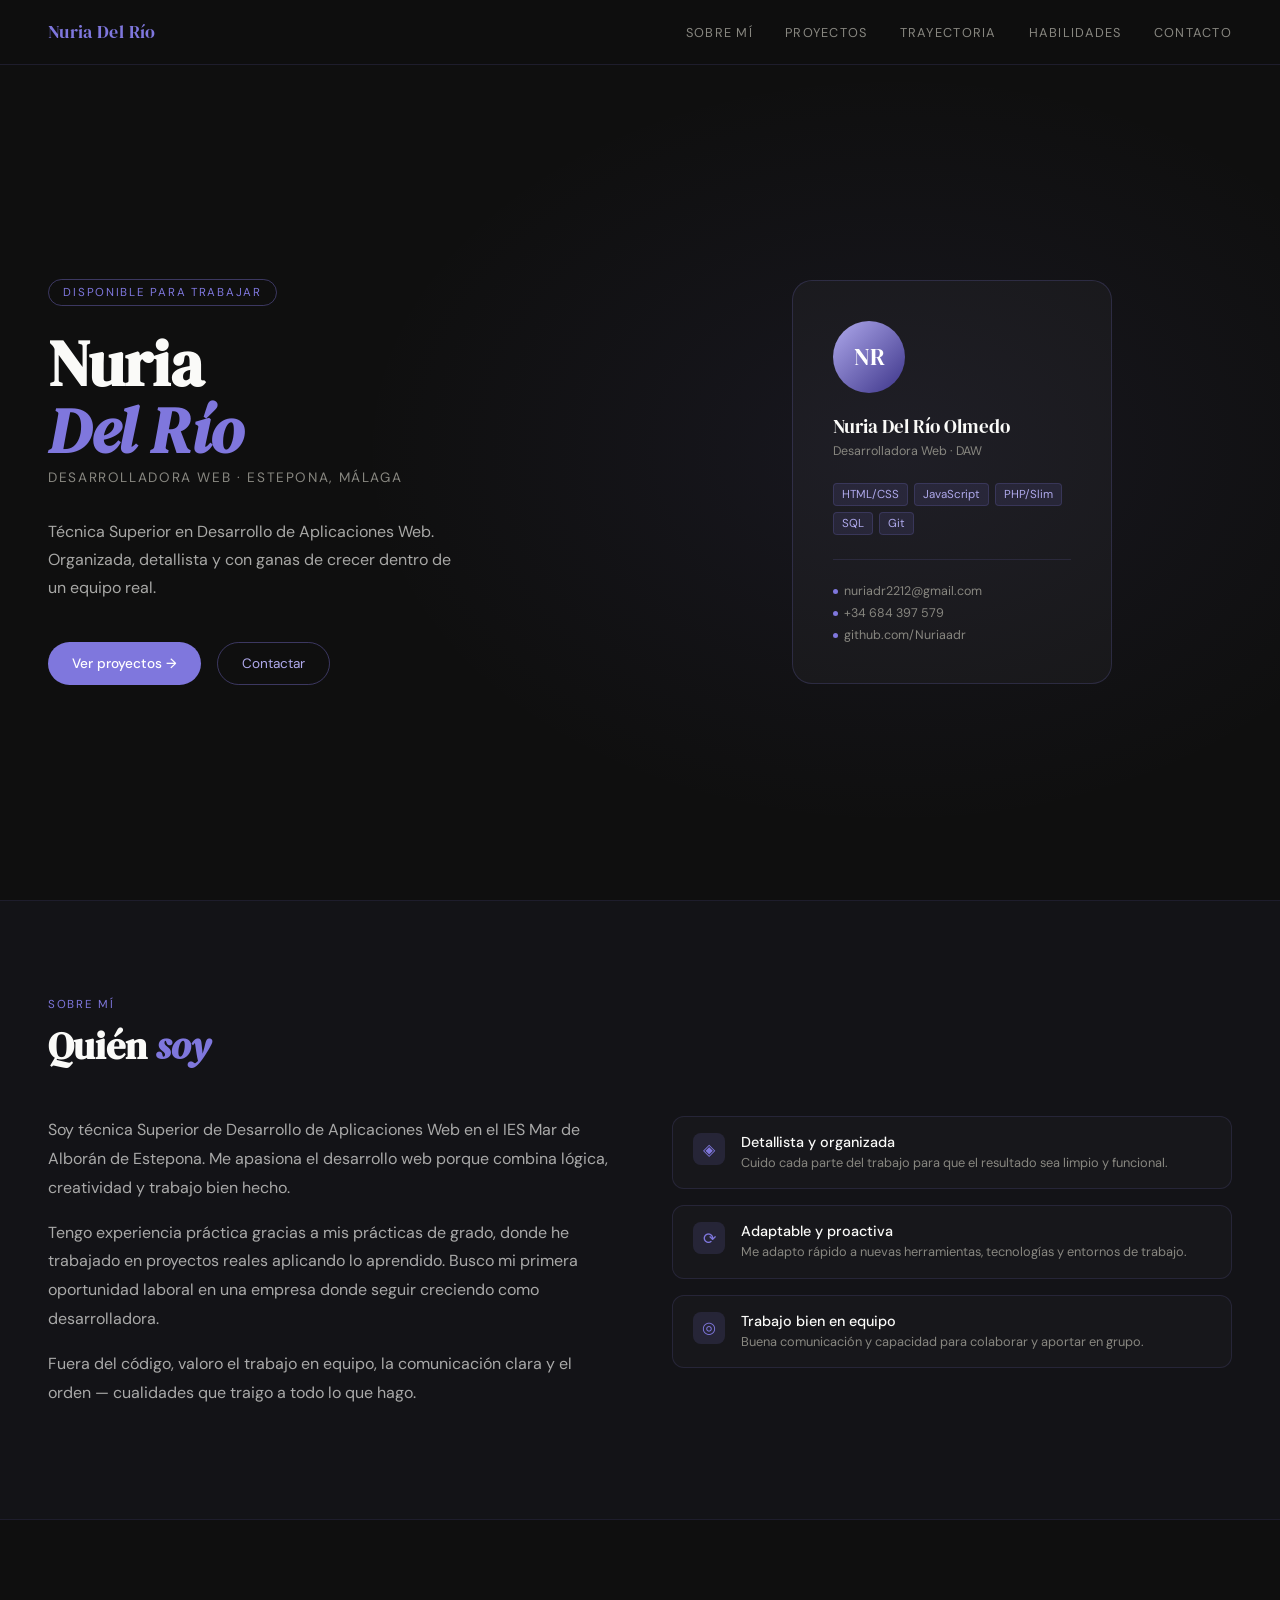
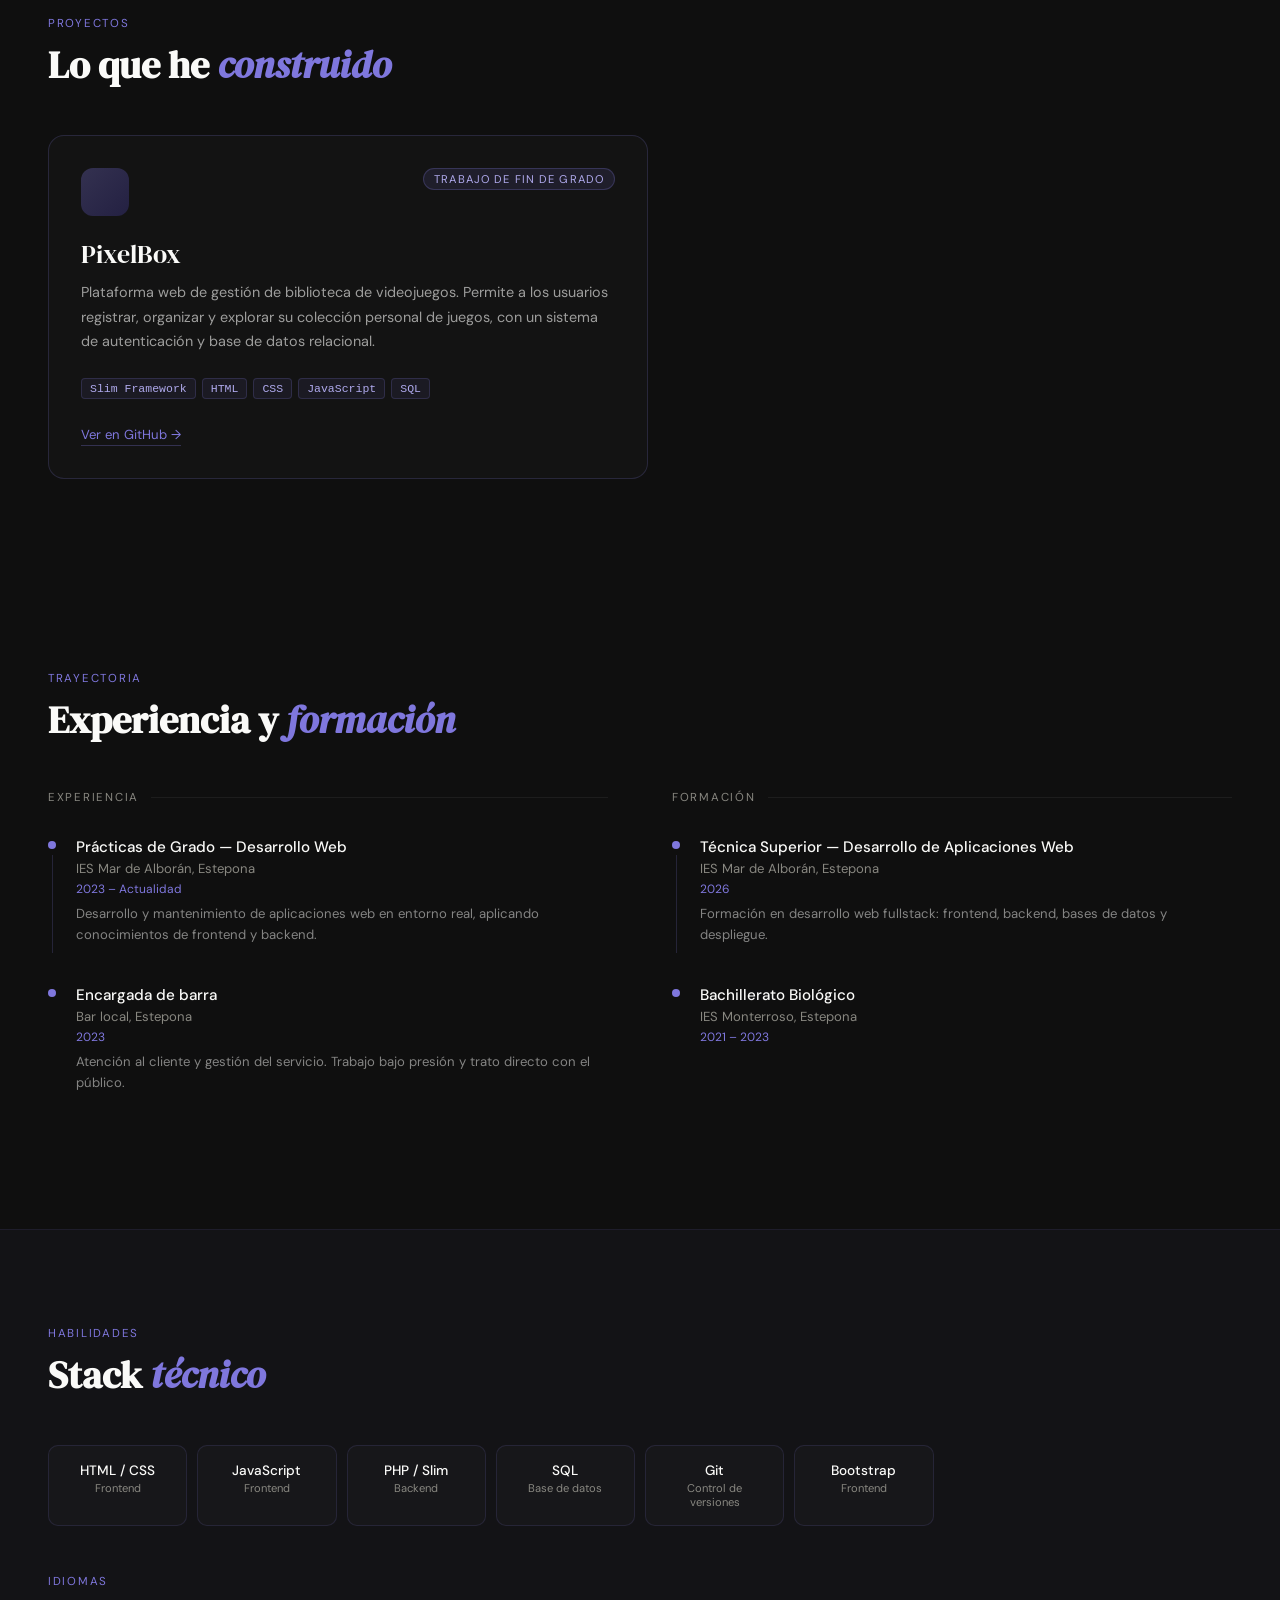
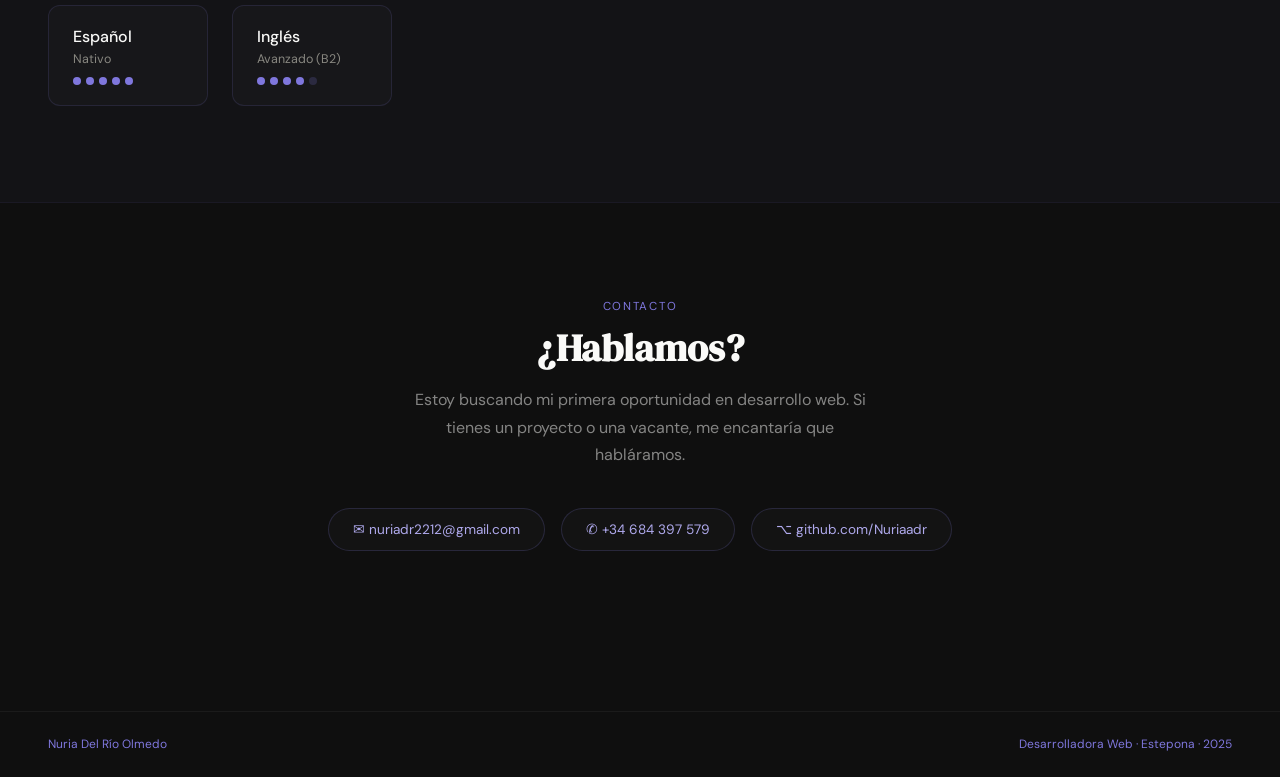
==== index.html @ 5cd4bd3e "index" ====
<!DOCTYPE html>
<html lang="es">
<head>
<meta charset="UTF-8">
<meta name="viewport" content="width=device-width, initial-scale=1.0">
<title>Nuria Del Río — Desarrolladora Web</title>
<link href="https://fonts.googleapis.com/css2?family=DM+Serif+Display:ital@0;1&family=DM+Sans:wght@300;400;500&display=swap" rel="stylesheet">
<link rel="stylesheet" href="css/style.css">

</head>
<body>

<nav>
  <a href="#hero" class="nav-logo">Nuria Del Río</a>
  <div class="nav-links">
    <a href="#sobre">Sobre mí</a>
    <a href="#proyectos">Proyectos</a>
    <a href="#trayectoria">Trayectoria</a>
    <a href="#habilidades">Habilidades</a>
    <a href="#contacto">Contacto</a>
  </div>
</nav>

<!-- HERO -->
<section id="hero">
  <div class="hero-bg"></div>
  <div class="hero-content">
    <div class="hero-tag">Disponible para trabajar</div>
    <h1 class="hero-name">Nuria<br><em>Del Río</em></h1>
    <div class="hero-role">Desarrolladora Web · Estepona, Málaga</div>
    <p class="hero-bio">Técnica Superior en Desarrollo de Aplicaciones Web. Organizada, detallista y con ganas de crecer dentro de un equipo real.</p>
    <div class="hero-ctas">
      <a href="#proyectos" class="btn-primary">Ver proyectos →</a>
      <a href="#contacto" class="btn-ghost">Contactar</a>
    </div>
  </div>
  <div class="hero-visual">
    <div class="hero-card">
      <div class="hero-avatar">
        NR
      </div>
      <div class="hero-card-name">Nuria Del Río Olmedo</div>
      <div class="hero-card-sub">Desarrolladora Web · DAW</div>
      <div class="hero-card-skills">
        <span class="skill-tag">HTML/CSS</span>
        <span class="skill-tag">JavaScript</span>
        <span class="skill-tag">PHP/Slim</span>
        <span class="skill-tag">SQL</span>
        <span class="skill-tag">Git</span>
      </div>
      <div class="hero-card-divider"></div>
      <div class="hero-card-contact">
        <span><span class="dot-purple"></span>nuriadr2212@gmail.com</span>
        <span><span class="dot-purple"></span>+34 684 397 579</span>
        <span><span class="dot-purple"></span>github.com/Nuriaadr</span>
      </div>
    </div>
  </div>
</section>

<!-- SOBRE MÍ -->
<section id="sobre">
  <div class="section-label reveal">Sobre mí</div>
  <h2 class="section-title reveal">Quién <em>soy</em></h2>
  <div class="sobre-grid">
    <div class="sobre-text reveal">
      <p>Soy técnica Superior de Desarrollo de Aplicaciones Web en el IES Mar de Alborán de Estepona. Me apasiona el desarrollo web porque combina lógica, creatividad y trabajo bien hecho.</p>
      <p>Tengo experiencia práctica gracias a mis prácticas de grado, donde he trabajado en proyectos reales aplicando lo aprendido. Busco mi primera oportunidad laboral en una empresa donde seguir creciendo como desarrolladora.</p>
      <p>Fuera del código, valoro el trabajo en equipo, la comunicación clara y el orden — cualidades que traigo a todo lo que hago.</p>
    </div>
    <div class="sobre-values reveal">
      <div class="value-item">
        <div class="value-icon">◈</div>
        <div>
          <div class="value-title">Detallista y organizada</div>
          <div class="value-desc">Cuido cada parte del trabajo para que el resultado sea limpio y funcional.</div>
        </div>
      </div>
      <div class="value-item">
        <div class="value-icon">⟳</div>
        <div>
          <div class="value-title">Adaptable y proactiva</div>
          <div class="value-desc">Me adapto rápido a nuevas herramientas, tecnologías y entornos de trabajo.</div>
        </div>
      </div>
      <div class="value-item">
        <div class="value-icon">◎</div>
        <div>
          <div class="value-title">Trabajo bien en equipo</div>
          <div class="value-desc">Buena comunicación y capacidad para colaborar y aportar en grupo.</div>
        </div>
      </div>
    </div>
  </div>
</section>

<!-- PROYECTOS -->
<section id="proyectos">
  <div class="section-label reveal">Proyectos</div>
  <h2 class="section-title reveal">Lo que he <em>construido</em></h2>
  <div class="reveal">
    <div class="project-card">
      <div class="project-header">
        <div class="project-icon">
        
        </div>
        <span class="project-badge">Trabajo de fin de grado</span>
      </div>
      <div class="project-body">
        <div class="project-name">PixelBox</div>
        <p class="project-desc">Plataforma web de gestión de biblioteca de videojuegos. Permite a los usuarios registrar, organizar y explorar su colección personal de juegos, con un sistema de autenticación y base de datos relacional.</p>
        <div class="project-tags">
          <span class="project-tag">Slim Framework</span>
          <span class="project-tag">HTML</span>
          <span class="project-tag">CSS</span>
          <span class="project-tag">JavaScript</span>
          <span class="project-tag">SQL</span>
        </div>
        <a href="https://github.com/Nuriaadr" class="project-link">Ver en GitHub →</a>
      </div>
    </div>
  </div>
</section>

<!-- TRAYECTORIA -->
<section id="trayectoria">
  <div class="section-label reveal">Trayectoria</div>
  <h2 class="section-title reveal">Experiencia y <em>formación</em></h2>
  <div class="trayectoria-grid">
    <div class="reveal">
      <div class="tray-col-title">Experiencia</div>
      <div class="tray-item">
        <div class="tray-line-wrap">
          <div class="tray-dot"></div>
          <div class="tray-line"></div>
        </div>
        <div class="tray-content">
          <div class="tray-title">Prácticas de Grado — Desarrollo Web</div>
          <div class="tray-sub">IES Mar de Alborán, Estepona</div>
          <div class="tray-date">2023 – Actualidad</div>
          <div class="tray-desc">Desarrollo y mantenimiento de aplicaciones web en entorno real, aplicando conocimientos de frontend y backend.</div>
        </div>
      </div>
      <div class="tray-item">
        <div class="tray-line-wrap">
          <div class="tray-dot"></div>
        </div>
        <div class="tray-content">
          <div class="tray-title">Encargada de barra</div>
          <div class="tray-sub">Bar local, Estepona</div>
          <div class="tray-date">2023</div>
          <div class="tray-desc">Atención al cliente y gestión del servicio. Trabajo bajo presión y trato directo con el público.</div>
        </div>
      </div>
    </div>
    <div class="reveal">
      <div class="tray-col-title">Formación</div>
      <div class="tray-item">
        <div class="tray-line-wrap">
          <div class="tray-dot"></div>
          <div class="tray-line"></div>
        </div>
        <div class="tray-content">
          <div class="tray-title">Técnica Superior — Desarrollo de Aplicaciones Web</div>
          <div class="tray-sub">IES Mar de Alborán, Estepona</div>
          <div class="tray-date">2026</div>
          <div class="tray-desc">Formación en desarrollo web fullstack: frontend, backend, bases de datos y despliegue.</div>
        </div>
      </div>
      <div class="tray-item">
        <div class="tray-line-wrap">
          <div class="tray-dot"></div>
        </div>
        <div class="tray-content">
          <div class="tray-title">Bachillerato Biológico</div>
          <div class="tray-sub">IES Monterroso, Estepona</div>
          <div class="tray-date">2021 – 2023</div>
        </div>
      </div>
    </div>
  </div>
</section>

<!-- HABILIDADES -->
<section id="habilidades">
  <div class="section-label reveal">Habilidades</div>
  <h2 class="section-title reveal">Stack <em>técnico</em></h2>
  <div class="skills-grid reveal">
    <div class="skill-card"><div class="skill-card-name">HTML / CSS</div><div class="skill-card-type">Frontend</div></div>
    <div class="skill-card"><div class="skill-card-name">JavaScript</div><div class="skill-card-type">Frontend</div></div>
    <div class="skill-card"><div class="skill-card-name">PHP / Slim</div><div class="skill-card-type">Backend</div></div>
    <div class="skill-card"><div class="skill-card-name">SQL</div><div class="skill-card-type">Base de datos</div></div>
    <div class="skill-card"><div class="skill-card-name">Git</div><div class="skill-card-type">Control de versiones</div></div>
    <div class="skill-card"><div class="skill-card-name">Bootstrap</div><div class="skill-card-type">Frontend</div></div>
  </div>
  <div class="section-label reveal" style="margin-bottom:1rem;">Idiomas</div>
  <div class="langs-grid reveal">
    <div class="lang-card">
      <div class="lang-name">Español</div>
      <div class="lang-level">Nativo</div>
      <div class="lang-dots">
        <div class="lang-dot on"></div><div class="lang-dot on"></div><div class="lang-dot on"></div><div class="lang-dot on"></div><div class="lang-dot on"></div>
      </div>
    </div>
    <div class="lang-card">
      <div class="lang-name">Inglés</div>
      <div class="lang-level">Avanzado (B2)</div>
      <div class="lang-dots">
        <div class="lang-dot on"></div><div class="lang-dot on"></div><div class="lang-dot on"></div><div class="lang-dot on"></div><div class="lang-dot off"></div>
      </div>
    </div>
  </div>
</section>

<!-- CONTACTO -->
<section id="contacto">
  <div class="section-label reveal" style="justify-content:center;display:flex;">Contacto</div>
  <h2 class="section-title reveal" style="max-width:480px;margin:0 auto 1rem;">¿Hablamos?</h2>
  <p class="contact-subtitle reveal">Estoy buscando mi primera oportunidad en desarrollo web. Si tienes un proyecto o una vacante, me encantaría que habláramos.</p>
  <div class="contact-links reveal">
    <a href="mailto:nuriadr2212@gmail.com" class="contact-link">✉ nuriadr2212@gmail.com</a>
    <a href="tel:+34684397579" class="contact-link">✆ +34 684 397 579</a>
    <a href="https://github.com/Nuriaadr" class="contact-link">⌥ github.com/Nuriaadr</a>
  </div>
</section>

<footer>
  <span>Nuria Del Río Olmedo</span>
  <span>Desarrolladora Web · Estepona · <span>2025</span></span>
</footer>

<script>
  const observer = new IntersectionObserver((entries) => {
    entries.forEach(e => { if (e.isIntersecting) { e.target.classList.add('visible'); } });
  }, { threshold: 0.12 });
  document.querySelectorAll('.reveal').forEach(el => observer.observe(el));
</script>
</body>
</html>
---- css/style.css ----
*, *::before, *::after { box-sizing: border-box; margin: 0; padding: 0; }

  :root {
    --purple: #7F77DD;
    --purple-mid: #AFA9EC;
    --purple-light: #EEEDFE;
    --purple-dark: #3C3489;
    --black: #0F0F0F;
    --gray-dark: #2C2C2A;
    --gray-mid: #888780;
    --gray-light: #F1EFE8;
    --white: #FAFAF8;
    --serif: 'DM Serif Display', Georgia, serif;
    --sans: 'DM Sans', sans-serif;
  }

  html { scroll-behavior: smooth; }

  body {
    font-family: var(--sans);
    background: var(--black);
    color: var(--white);
    overflow-x: hidden;
  }

  /* ── NAV ── */
  nav {
    position: fixed; top: 0; left: 0; right: 0; z-index: 100;
    display: flex; align-items: center; justify-content: space-between;
    padding: 1.25rem 3rem;
    background: rgba(15,15,15,0.85);
    backdrop-filter: blur(12px);
    border-bottom: 0.5px solid rgba(127,119,221,0.15);
  }
  .nav-logo {
    font-family: var(--serif);
    font-size: 1.1rem;
    color: var(--purple);
    text-decoration: none;
    letter-spacing: 0.02em;
  }
  .nav-links { display: flex; gap: 2rem; }
  .nav-links a {
    font-size: 0.8rem;
    letter-spacing: 0.1em;
    text-transform: uppercase;
    color: var(--gray-mid);
    text-decoration: none;
    transition: color 0.2s;
  }
  .nav-links a:hover { color: var(--purple); }

  /* ── HERO ── */
  #hero {
    min-height: 100vh;
    display: grid;
    grid-template-columns: 1fr 1fr;
    align-items: center;
    padding: 8rem 3rem 4rem;
    gap: 4rem;
    position: relative;
    overflow: hidden;
  }
  .hero-bg {
    position: absolute; inset: 0; z-index: 0;
    background: radial-gradient(ellipse 60% 60% at 70% 50%, rgba(127,119,221,0.08) 0%, transparent 70%);
  }
  .hero-content { position: relative; z-index: 1; }
  .hero-tag {
    display: inline-block;
    font-size: 0.72rem;
    letter-spacing: 0.15em;
    text-transform: uppercase;
    color: var(--purple);
    border: 0.5px solid rgba(127,119,221,0.4);
    border-radius: 999px;
    padding: 0.3rem 0.9rem;
    margin-bottom: 1.5rem;
    animation: fadeUp 0.6s ease both;
  }
  .hero-name {
    font-family: var(--serif);
    font-size: clamp(2.8rem, 5vw, 4.5rem);
    line-height: 1.05;
    color: var(--white);
    margin-bottom: 0.3rem;
    animation: fadeUp 0.6s 0.1s ease both;
  }
  .hero-name em { color: var(--purple); font-style: italic; }
  .hero-role {
    font-size: 0.85rem;
    letter-spacing: 0.12em;
    text-transform: uppercase;
    color: var(--gray-mid);
    margin-bottom: 2rem;
    animation: fadeUp 0.6s 0.2s ease both;
  }
  .hero-bio {
    font-size: 1rem;
    line-height: 1.75;
    color: rgba(250,250,248,0.65);
    max-width: 420px;
    margin-bottom: 2.5rem;
    animation: fadeUp 0.6s 0.3s ease both;
  }
  .hero-ctas {
    display: flex; gap: 1rem; flex-wrap: wrap;
    animation: fadeUp 0.6s 0.4s ease both;
  }
  .btn-primary {
    display: inline-flex; align-items: center; gap: 0.5rem;
    background: var(--purple);
    color: #fff;
    padding: 0.75rem 1.5rem;
    border-radius: 999px;
    font-size: 0.85rem;
    font-weight: 500;
    text-decoration: none;
    transition: background 0.2s, transform 0.15s;
  }
  .btn-primary:hover { background: var(--purple-dark); transform: translateY(-1px); }
  .btn-ghost {
    display: inline-flex; align-items: center; gap: 0.5rem;
    border: 0.5px solid rgba(127,119,221,0.4);
    color: var(--purple-mid);
    padding: 0.75rem 1.5rem;
    border-radius: 999px;
    font-size: 0.85rem;
    text-decoration: none;
    transition: border-color 0.2s, color 0.2s;
  }
  .btn-ghost:hover { border-color: var(--purple); color: var(--purple); }

  .hero-visual {
    position: relative; z-index: 1;
    display: flex; justify-content: center; align-items: center;
    animation: fadeUp 0.8s 0.2s ease both;
  }
  .hero-card {
    background: rgba(255,255,255,0.03);
    border: 0.5px solid rgba(127,119,221,0.2);
    border-radius: 20px;
    padding: 2.5rem;
    width: 100%;
    max-width: 320px;
  }
  .hero-avatar {
    width: 72px; height: 72px;
    border-radius: 50%;
    background: linear-gradient(135deg, var(--purple-mid), var(--purple-dark));
    display: flex; align-items: center; justify-content: center;
    font-family: var(--serif);
    font-size: 1.5rem;
    color: #fff;
    margin-bottom: 1.25rem;
  }
  .hero-card-name { font-family: var(--serif); font-size: 1.2rem; color: var(--white); margin-bottom: 0.25rem; }
  .hero-card-sub { font-size: 0.78rem; color: var(--gray-mid); margin-bottom: 1.5rem; }
  .hero-card-skills { display: flex; flex-wrap: wrap; gap: 6px; }
  .skill-tag {
    font-size: 0.72rem;
    background: rgba(127,119,221,0.12);
    color: var(--purple-mid);
    border: 0.5px solid rgba(127,119,221,0.2);
    border-radius: 4px;
    padding: 3px 8px;
  }
  .hero-card-divider { height: 0.5px; background: rgba(127,119,221,0.15); margin: 1.5rem 0; }
  .hero-card-contact { font-size: 0.78rem; color: var(--gray-mid); display: flex; flex-direction: column; gap: 6px; }
  .hero-card-contact span { display: flex; align-items: center; gap: 6px; }
  .dot-purple { width: 5px; height: 5px; border-radius: 50%; background: var(--purple); flex-shrink: 0; }

  /* ── SECTIONS ── */
  section { padding: 6rem 3rem; }
  .section-label {
    font-size: 0.72rem;
    letter-spacing: 0.15em;
    text-transform: uppercase;
    color: var(--purple);
    margin-bottom: 0.75rem;
  }
  .section-title {
    font-family: var(--serif);
    font-size: clamp(1.8rem, 3vw, 2.5rem);
    color: var(--white);
    margin-bottom: 3rem;
    line-height: 1.15;
  }
  .section-title em { color: var(--purple); font-style: italic; }

  /* ── SOBRE MÍ ── */
  #sobre {
    background: rgba(127,119,221,0.04);
    border-top: 0.5px solid rgba(127,119,221,0.1);
    border-bottom: 0.5px solid rgba(127,119,221,0.1);
  }
  .sobre-grid { display: grid; grid-template-columns: 1fr 1fr; gap: 4rem; align-items: start; }
  .sobre-text { font-size: 1rem; line-height: 1.8; color: rgba(250,250,248,0.65); }
  .sobre-text p { margin-bottom: 1rem; }
  .sobre-values { display: flex; flex-direction: column; gap: 1rem; }
  .value-item {
    display: flex; align-items: flex-start; gap: 1rem;
    padding: 1rem 1.25rem;
    background: rgba(255,255,255,0.02);
    border: 0.5px solid rgba(127,119,221,0.15);
    border-radius: 12px;
    transition: border-color 0.2s;
  }
  .value-item:hover { border-color: rgba(127,119,221,0.4); }
  .value-icon {
    width: 32px; height: 32px; border-radius: 8px;
    background: rgba(127,119,221,0.15);
    display: flex; align-items: center; justify-content: center;
    color: var(--purple); font-size: 1rem; flex-shrink: 0;
  }
  .value-title { font-size: 0.9rem; font-weight: 500; color: var(--white); margin-bottom: 2px; }
  .value-desc { font-size: 0.8rem; color: var(--gray-mid); line-height: 1.5; }

  /* ── PROYECTOS ── */
  .project-card {
    background: rgba(255,255,255,0.02);
    border: 0.5px solid rgba(127,119,221,0.2);
    border-radius: 16px;
    overflow: hidden;
    transition: border-color 0.2s, transform 0.2s;
    max-width: 600px;
  }
  .project-card:hover { border-color: var(--purple); transform: translateY(-3px); }
  .project-header {
    padding: 2rem 2rem 0;
    display: flex; align-items: flex-start; justify-content: space-between; gap: 1rem;
  }
  .project-icon {
    width: 48px; height: 48px; border-radius: 12px;
    background: linear-gradient(135deg, rgba(127,119,221,0.3), rgba(60,52,137,0.4));
    display: flex; align-items: center; justify-content: center;
    font-size: 1.4rem;
  }
  .project-badge {
    font-size: 0.7rem;
    letter-spacing: 0.1em;
    text-transform: uppercase;
    background: rgba(127,119,221,0.12);
    color: var(--purple-mid);
    border: 0.5px solid rgba(127,119,221,0.25);
    border-radius: 999px;
    padding: 3px 10px;
  }
  .project-body { padding: 1.25rem 2rem 2rem; }
  .project-name { font-family: var(--serif); font-size: 1.6rem; color: var(--white); margin-bottom: 0.5rem; }
  .project-desc { font-size: 0.9rem; line-height: 1.7; color: rgba(250,250,248,0.6); margin-bottom: 1.5rem; }
  .project-tags { display: flex; flex-wrap: wrap; gap: 6px; margin-bottom: 1.5rem; }
  .project-tag {
    font-size: 0.72rem; font-family: monospace;
    background: rgba(127,119,221,0.08);
    color: var(--purple-mid);
    border: 0.5px solid rgba(127,119,221,0.2);
    border-radius: 4px;
    padding: 3px 8px;
  }
  .project-link {
    display: inline-flex; align-items: center; gap: 0.4rem;
    font-size: 0.82rem; color: var(--purple);
    text-decoration: none;
    border-bottom: 0.5px solid rgba(127,119,221,0.3);
    padding-bottom: 2px;
    transition: border-color 0.2s;
  }
  .project-link:hover { border-color: var(--purple); }

  /* ── EXPERIENCIA & FORMACIÓN ── */
  #trayectoria { background: var(--black); }
  .trayectoria-grid { display: grid; grid-template-columns: 1fr 1fr; gap: 4rem; }
  .tray-col-title {
    font-size: 0.72rem; letter-spacing: 0.15em; text-transform: uppercase;
    color: var(--gray-mid); margin-bottom: 2rem;
    display: flex; align-items: center; gap: 0.75rem;
  }
  .tray-col-title::after { content:''; flex:1; height:0.5px; background: rgba(255,255,255,0.06); }
  .tray-item { display: flex; gap: 1.25rem; margin-bottom: 2rem; position: relative; }
  .tray-line-wrap { display: flex; flex-direction: column; align-items: center; padding-top: 4px; }
  .tray-dot { width: 8px; height: 8px; border-radius: 50%; background: var(--purple); flex-shrink: 0; }
  .tray-line { flex: 1; width: 0.5px; background: rgba(127,119,221,0.2); margin-top: 6px; }
  .tray-content { padding-bottom: 0.5rem; }
  .tray-title { font-size: 0.95rem; font-weight: 500; color: var(--white); margin-bottom: 3px; }
  .tray-sub { font-size: 0.82rem; color: var(--gray-mid); margin-bottom: 4px; }
  .tray-date { font-size: 0.75rem; color: var(--purple); margin-bottom: 6px; }
  .tray-desc { font-size: 0.82rem; color: rgba(250,250,248,0.5); line-height: 1.6; }

  /* ── HABILIDADES ── */
  #habilidades { background: rgba(127,119,221,0.03); border-top: 0.5px solid rgba(127,119,221,0.1); }
  .skills-grid { display: grid; grid-template-columns: repeat(auto-fill, minmax(130px, 1fr)); gap: 10px; margin-bottom: 3rem; }
  .skill-card {
    background: rgba(255,255,255,0.02);
    border: 0.5px solid rgba(127,119,221,0.15);
    border-radius: 10px;
    padding: 1rem;
    text-align: center;
    transition: border-color 0.2s, background 0.2s;
  }
  .skill-card:hover { border-color: var(--purple); background: rgba(127,119,221,0.06); }
  .skill-card-name { font-size: 0.85rem; font-weight: 500; color: var(--white); margin-bottom: 2px; }
  .skill-card-type { font-size: 0.7rem; color: var(--gray-mid); }
  .langs-grid { display: flex; gap: 1.5rem; flex-wrap: wrap; }
  .lang-card {
    background: rgba(255,255,255,0.02);
    border: 0.5px solid rgba(127,119,221,0.15);
    border-radius: 12px;
    padding: 1.25rem 1.5rem;
    min-width: 160px;
  }
  .lang-name { font-size: 1rem; font-weight: 500; color: var(--white); margin-bottom: 4px; }
  .lang-level { font-size: 0.78rem; color: var(--gray-mid); margin-bottom: 10px; }
  .lang-dots { display: flex; gap: 5px; }
  .lang-dot { width: 8px; height: 8px; border-radius: 50%; }
  .lang-dot.on { background: var(--purple); }
  .lang-dot.off { background: rgba(127,119,221,0.2); }

  /* ── CONTACTO ── */
  #contacto {
    background: var(--black);
    border-top: 0.5px solid rgba(127,119,221,0.1);
    text-align: center;
    padding: 6rem 3rem;
  }
  .contact-subtitle { font-size: 1rem; color: rgba(250,250,248,0.5); max-width: 480px; margin: 0 auto 2.5rem; line-height: 1.7; }
  .contact-links { display: flex; justify-content: center; gap: 1rem; flex-wrap: wrap; margin-bottom: 4rem; }
  .contact-link {
    display: flex; align-items: center; gap: 0.5rem;
    padding: 0.75rem 1.5rem;
    background: rgba(255,255,255,0.02);
    border: 0.5px solid rgba(127,119,221,0.2);
    border-radius: 999px;
    font-size: 0.85rem;
    color: var(--purple-mid);
    text-decoration: none;
    transition: border-color 0.2s, color 0.2s;
  }
  .contact-link:hover { border-color: var(--purple); color: var(--purple); }
  footer {
    border-top: 0.5px solid rgba(255,255,255,0.05);
    padding: 1.5rem 3rem;
    display: flex; justify-content: space-between; align-items: center;
    font-size: 0.75rem; color: rgba(255,255,255,0.25);
  }
  footer span { color: var(--purple); }

  /* ── ANIMATIONS ── */
  @keyframes fadeUp {
    from { opacity: 0; transform: translateY(20px); }
    to { opacity: 1; transform: translateY(0); }
  }
  .reveal { opacity: 0; transform: translateY(24px); transition: opacity 0.6s ease, transform 0.6s ease; }
  .reveal.visible { opacity: 1; transform: translateY(0); }

  /* ── RESPONSIVE ── */
  @media (max-width: 768px) {
    nav { padding: 1rem 1.5rem; }
    .nav-links { display: none; }
    #hero { grid-template-columns: 1fr; padding: 7rem 1.5rem 3rem; gap: 2rem; }
    .hero-visual { display: none; }
    section { padding: 4rem 1.5rem; }
    .sobre-grid, .trayectoria-grid { grid-template-columns: 1fr; gap: 2rem; }
    footer { flex-direction: column; gap: 0.5rem; text-align: center; }
  }
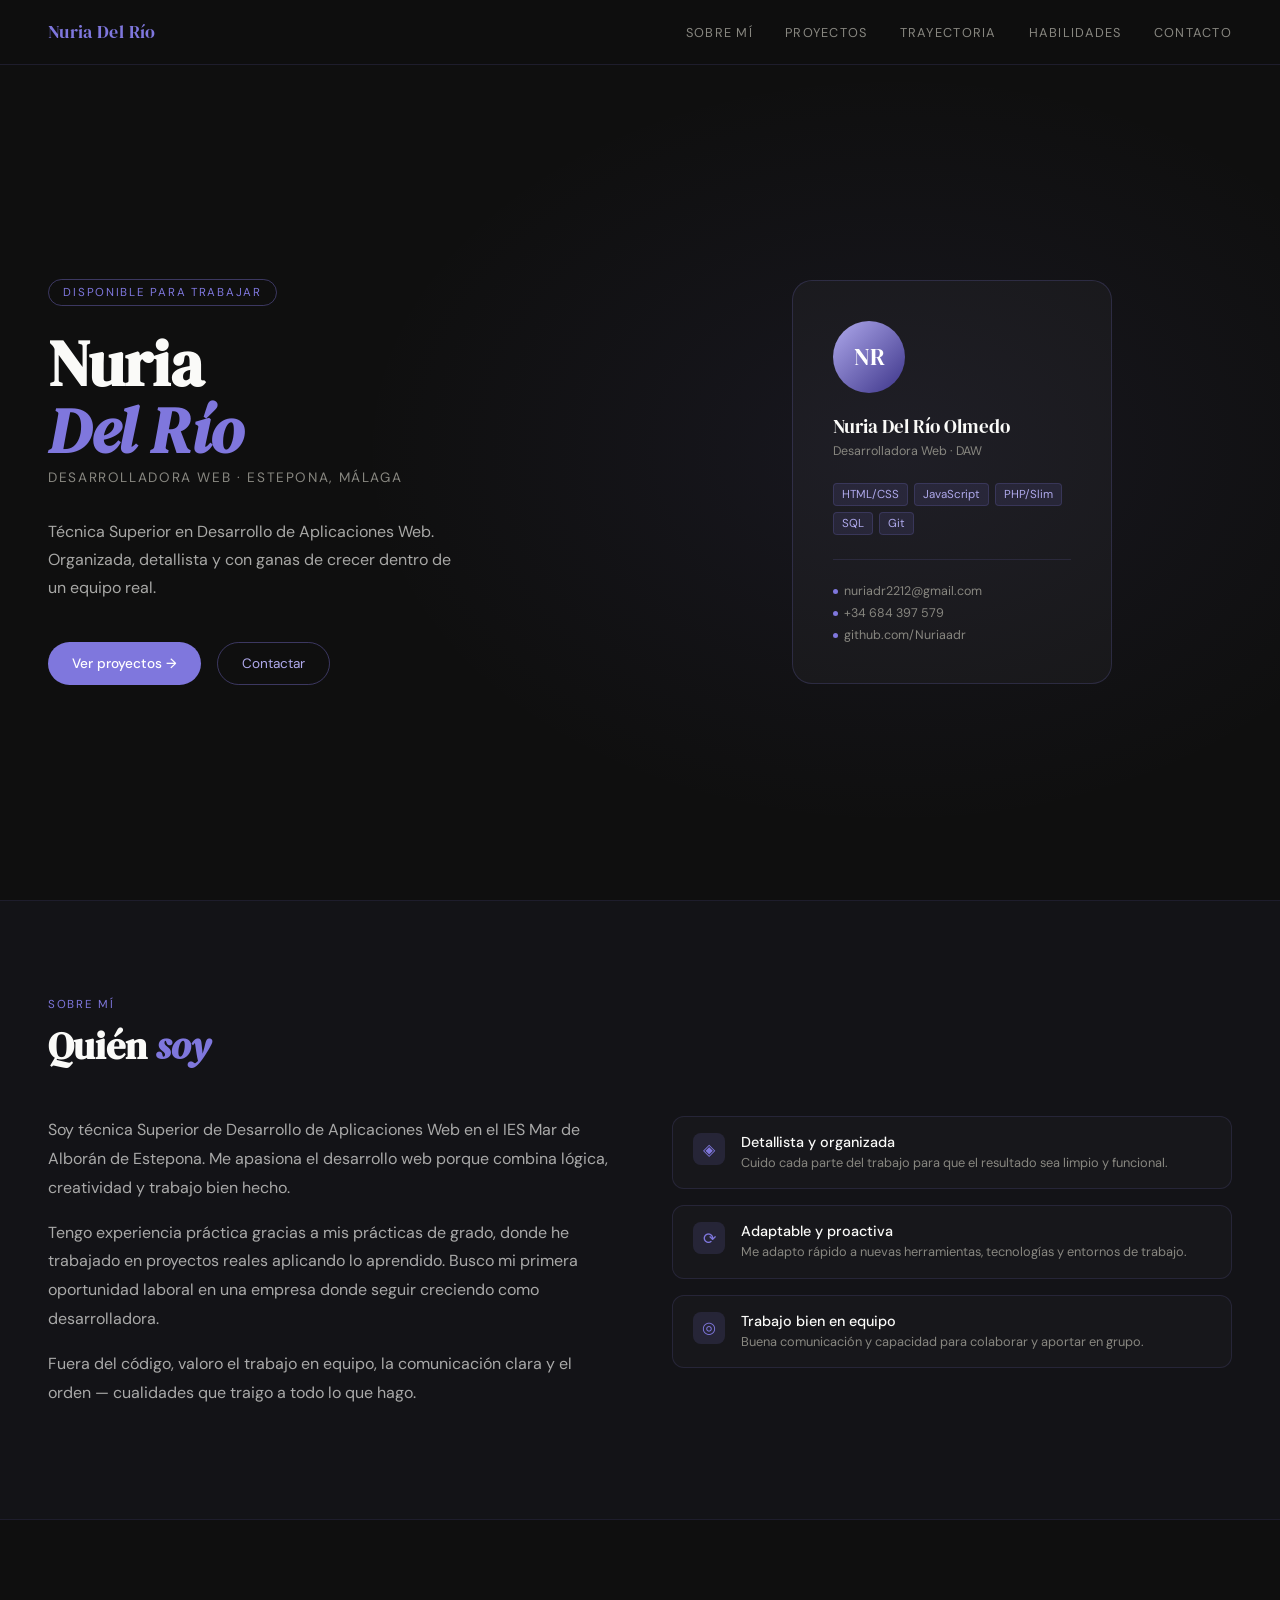
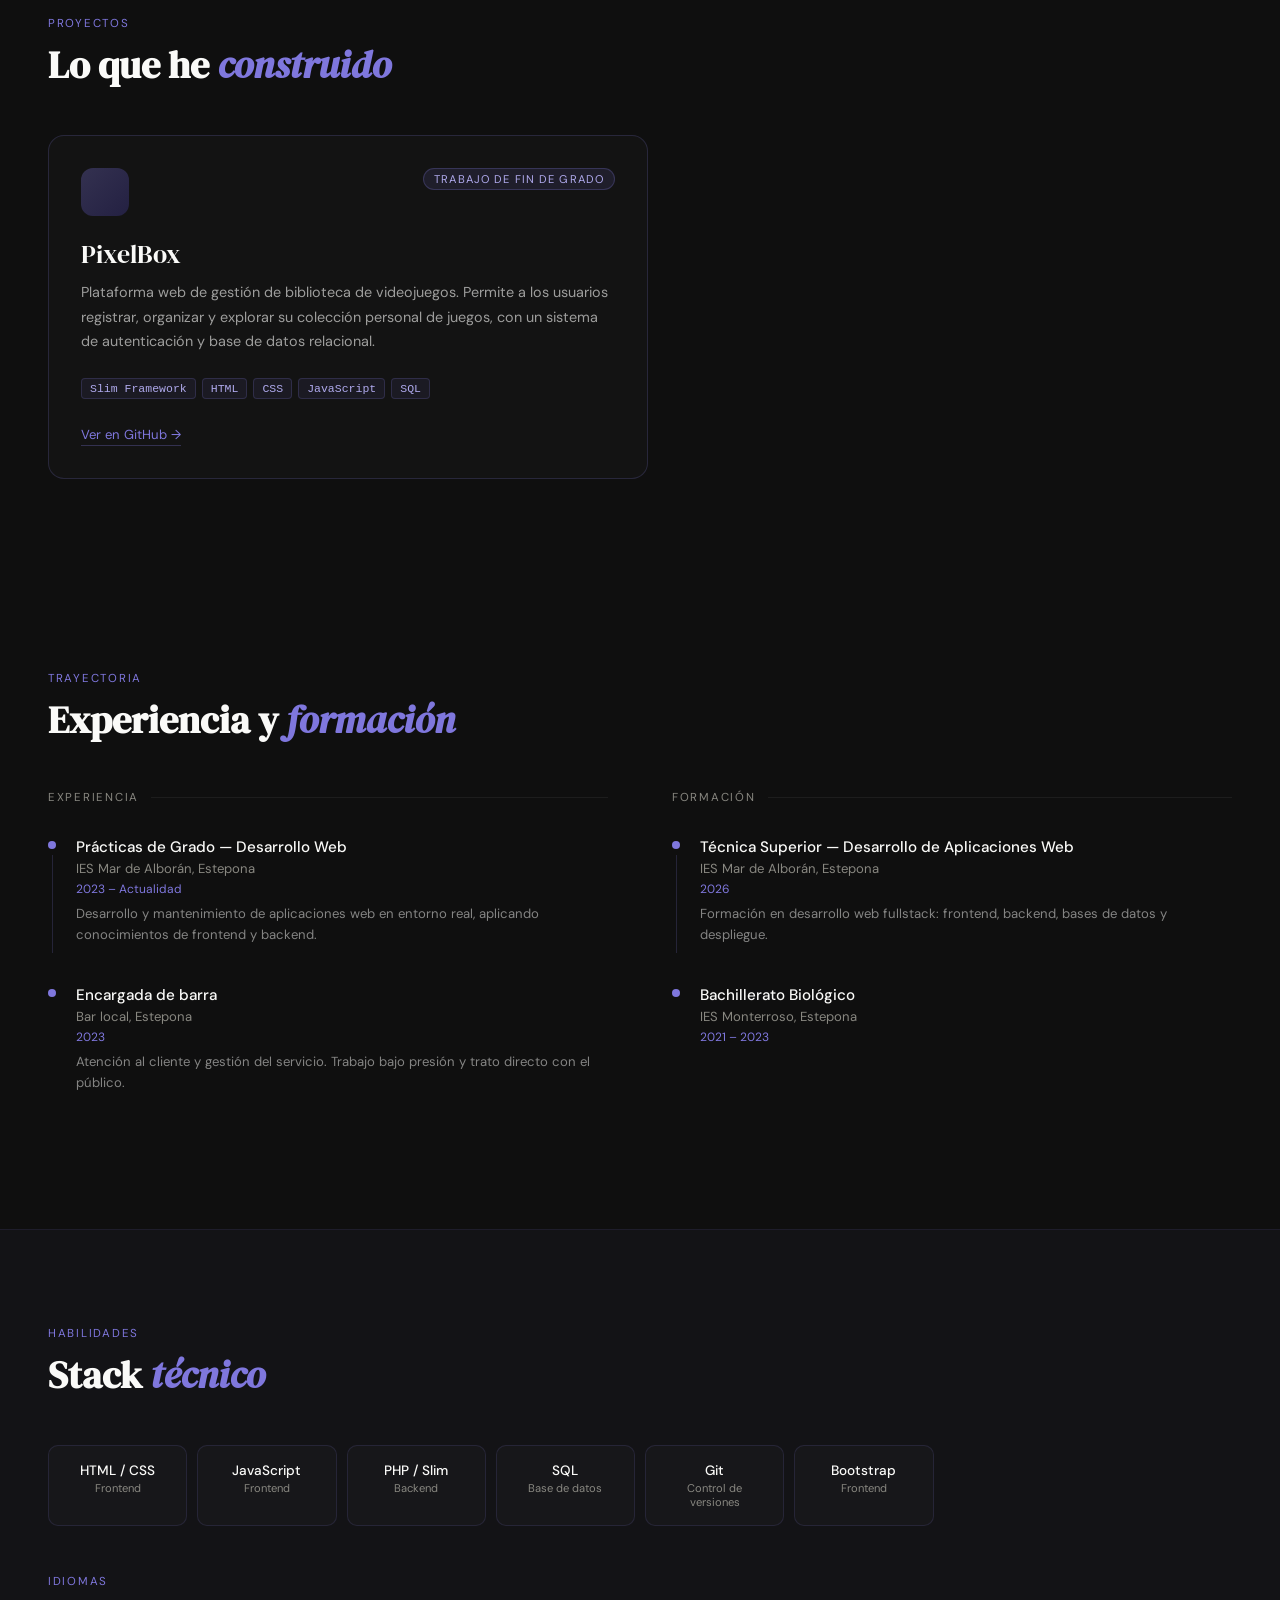
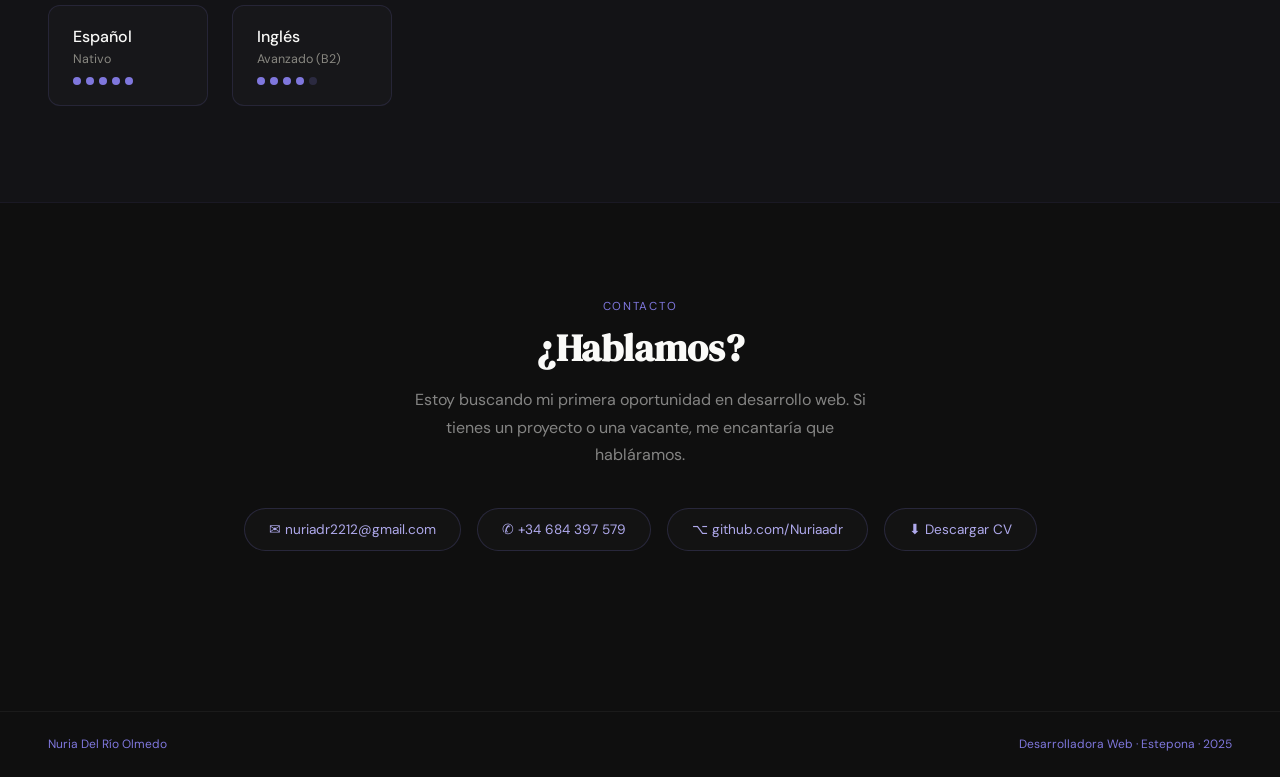
==== commit c8aa9326: "cv" ====
--- a/index.html
+++ b/index.html
@@ -221,6 +221,7 @@
     <a href="mailto:nuriadr2212@gmail.com" class="contact-link">✉ nuriadr2212@gmail.com</a>
     <a href="tel:+34684397579" class="contact-link">✆ +34 684 397 579</a>
     <a href="https://github.com/Nuriaadr" class="contact-link">⌥ github.com/Nuriaadr</a>
+    <a href="cv/CV_Nuria_Del_Rio.pdf" class="contact-link" download="CV_Nuria_Del_Rio.pdf">⬇ Descargar CV</a>
   </div>
 </section>
 
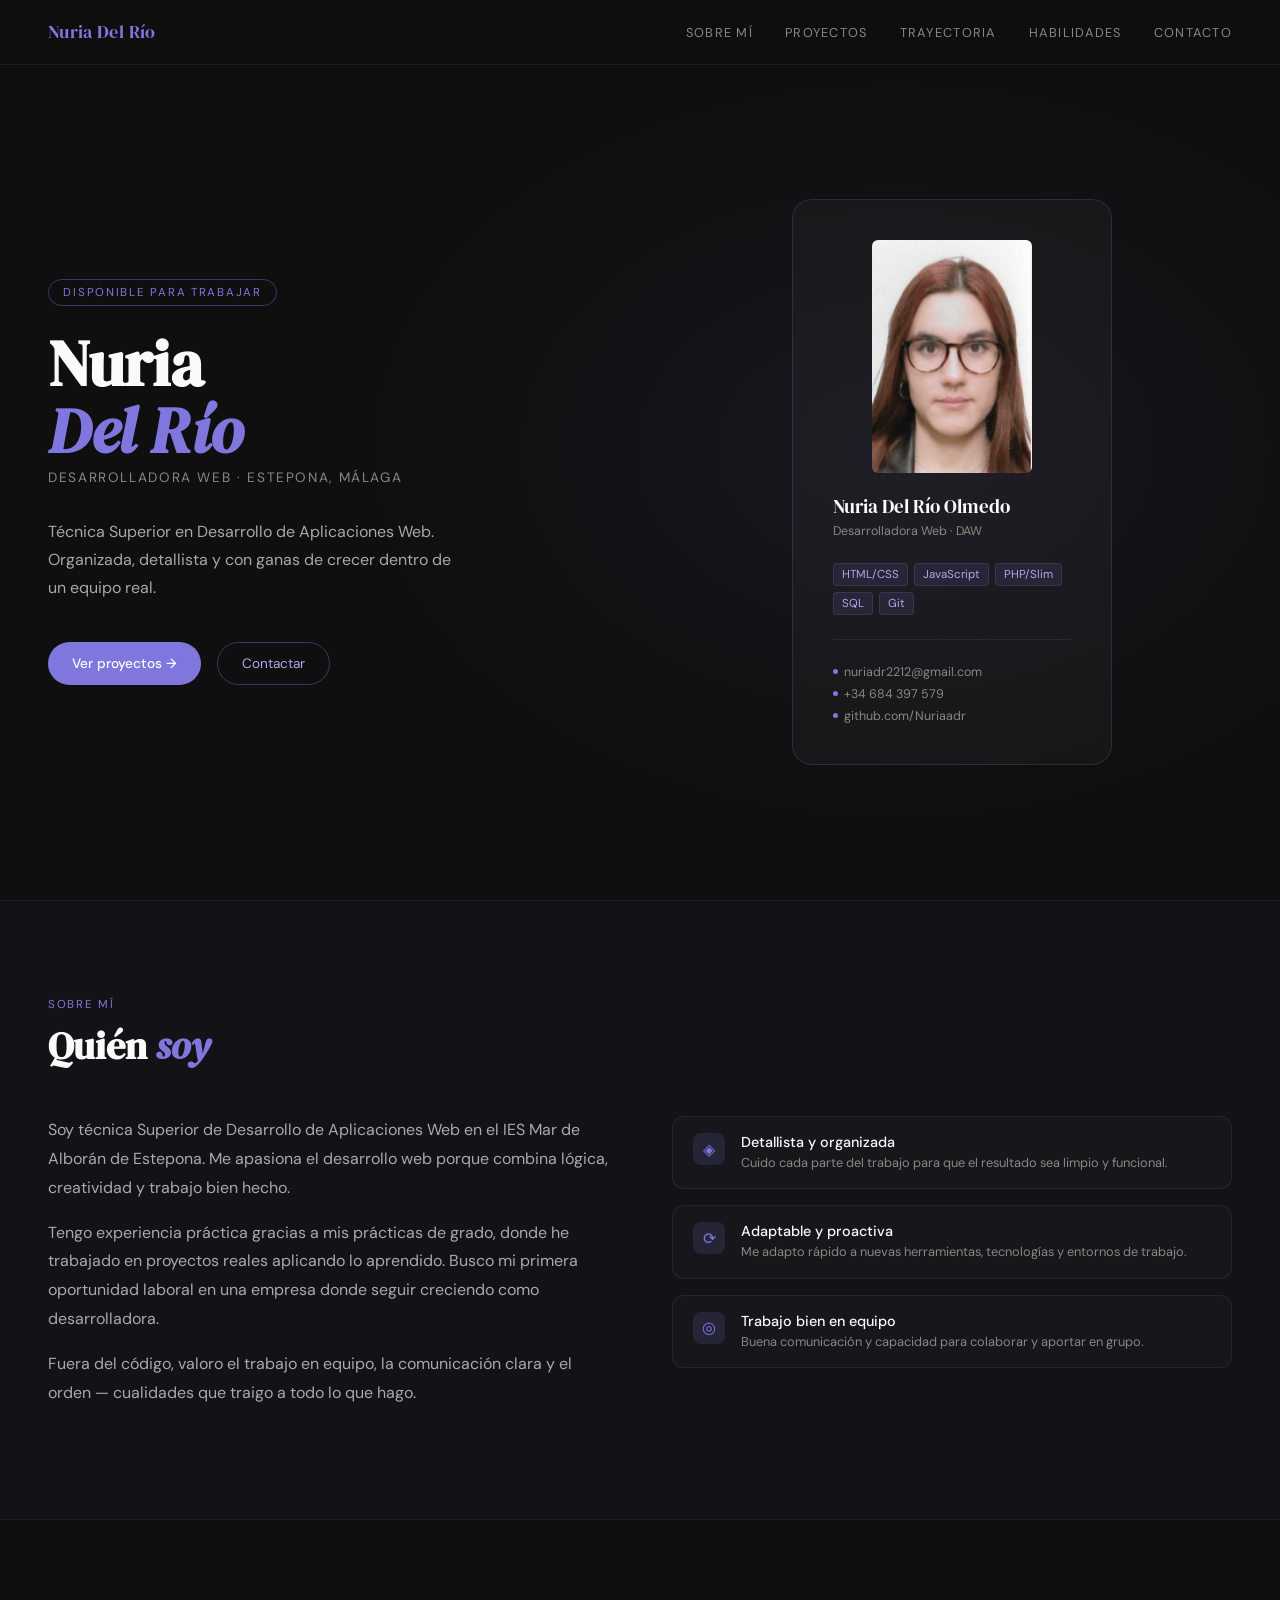
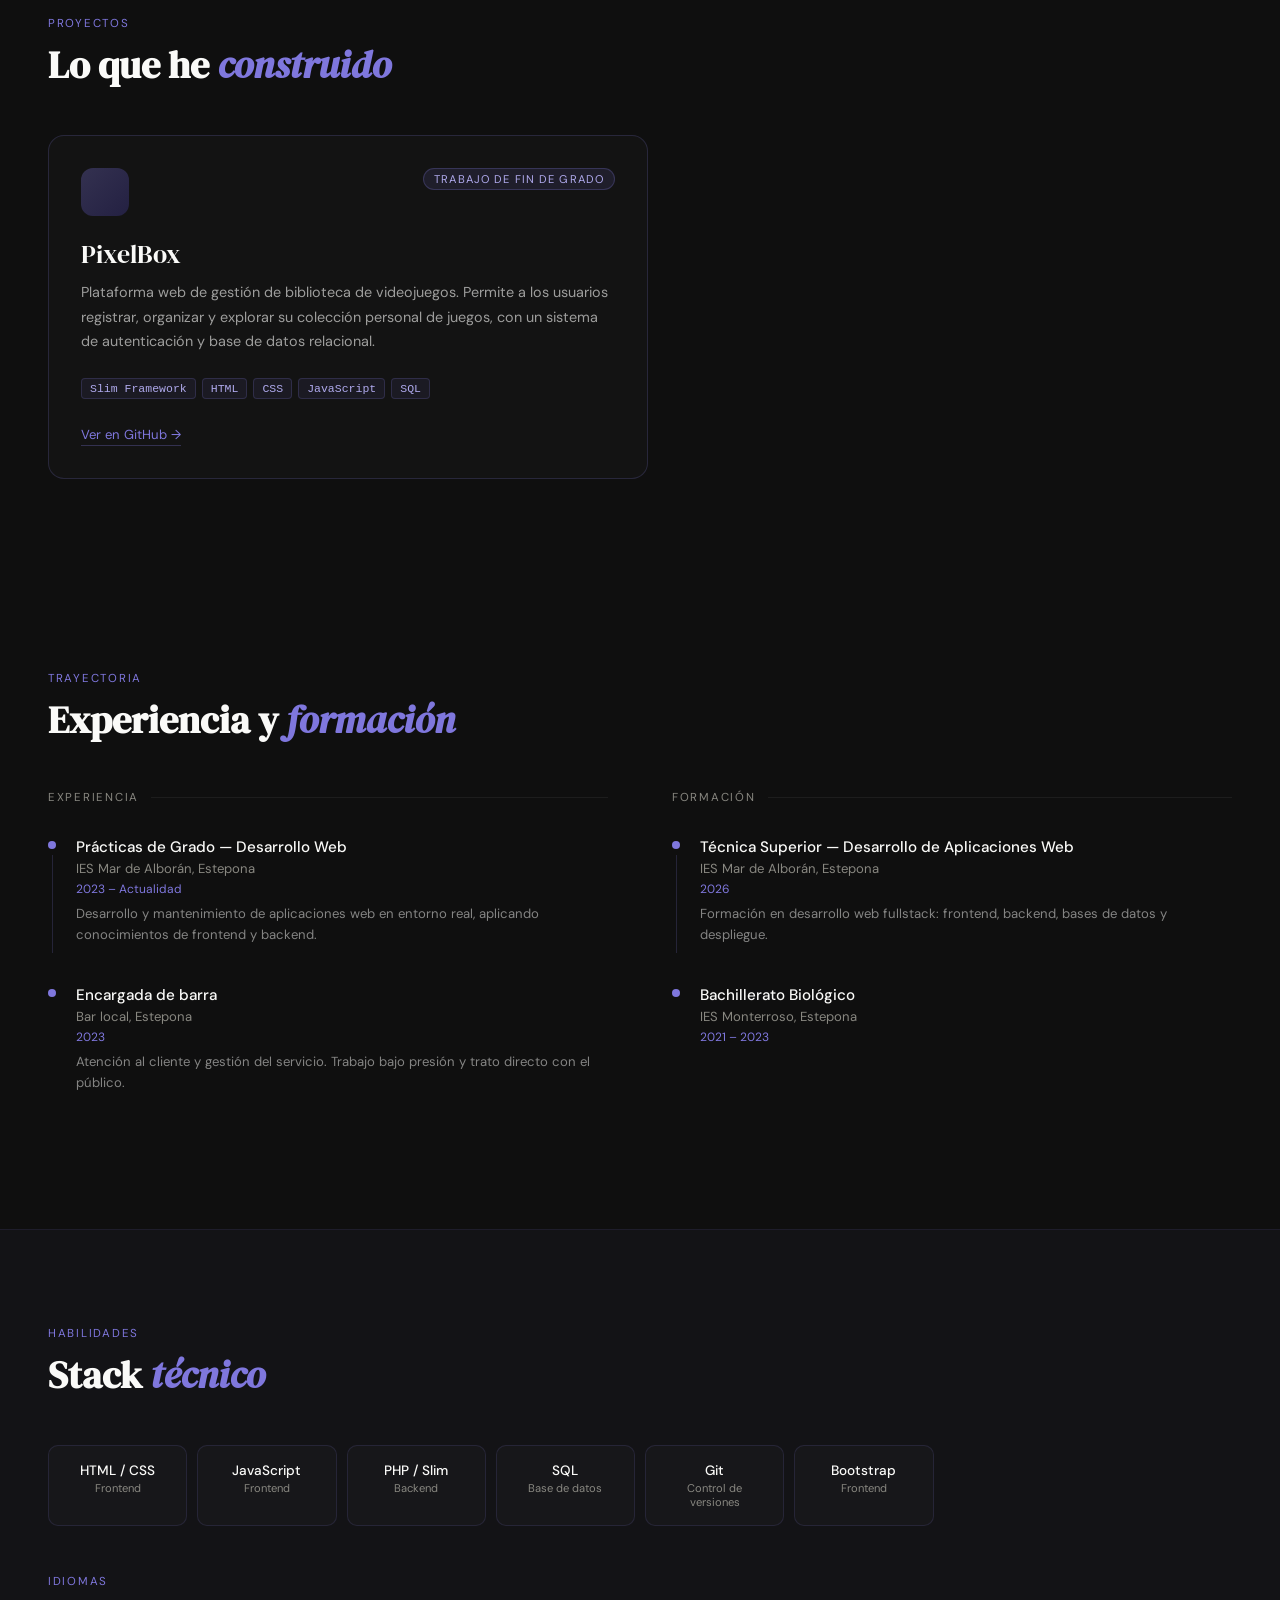
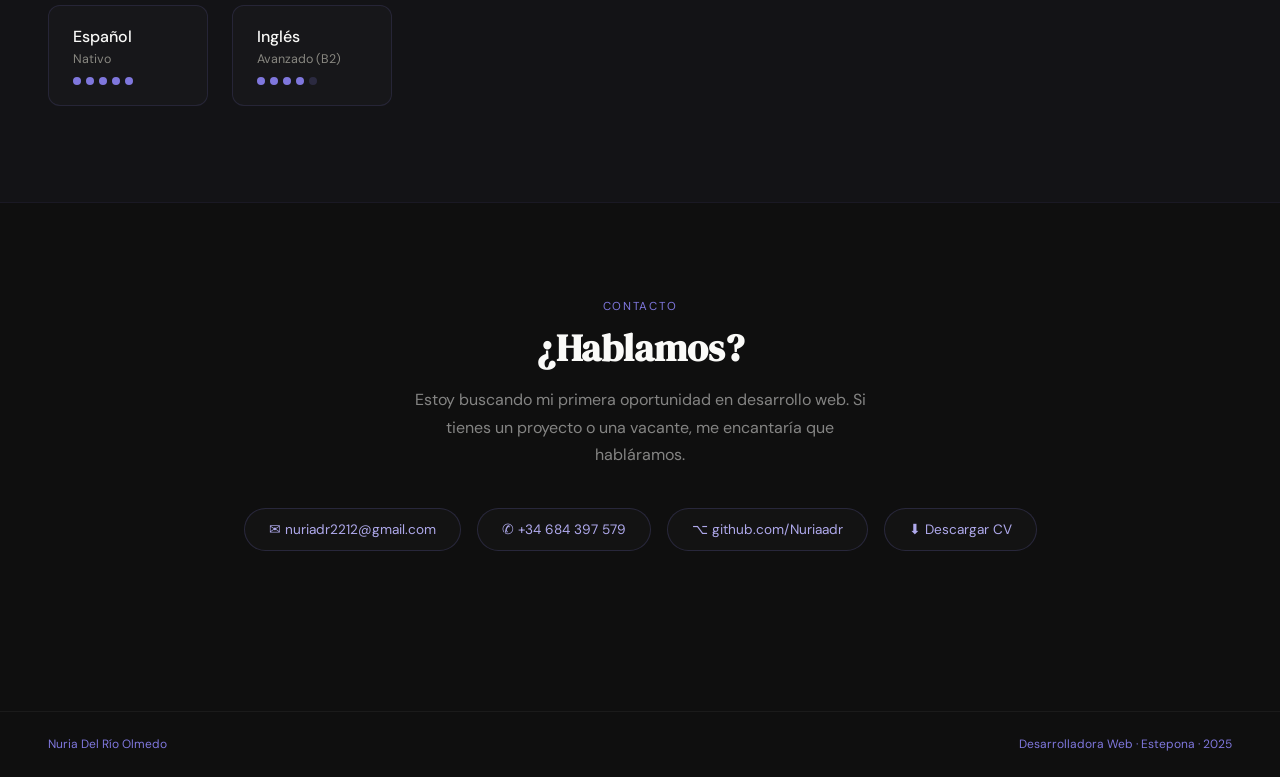
==== commit 00e43fa1: "fotico" ====
--- a/index.html
+++ b/index.html
@@ -37,7 +37,7 @@
   <div class="hero-visual">
     <div class="hero-card">
       <div class="hero-avatar">
-        NR
+        <img src="cv/foto.png" alt="Foto de Nuria Del Río" class="hero-photo" loading="lazy">
       </div>
       <div class="hero-card-name">Nuria Del Río Olmedo</div>
       <div class="hero-card-sub">Desarrolladora Web · DAW</div>
--- a/css/style.css
+++ b/css/style.css
@@ -145,14 +145,20 @@
     max-width: 320px;
   }
   .hero-avatar {
-    width: 72px; height: 72px;
-    border-radius: 50%;
-    background: linear-gradient(135deg, var(--purple-mid), var(--purple-dark));
-    display: flex; align-items: center; justify-content: center;
-    font-family: var(--serif);
-    font-size: 1.5rem;
-    color: #fff;
-    margin-bottom: 1.25rem;
+    width: 160px;
+    margin: 0 auto 1.25rem;
+    border-radius: 8px;
+    background: transparent;
+    display: block;
+  }
+
+  /* Avatar image adjustments: larger, not circular, centered */
+  .hero-avatar img, .hero-photo {
+    width: 100%;
+    height: auto;
+    border-radius: 6px;
+    object-fit: cover;
+    display: block;
   }
   .hero-card-name { font-family: var(--serif); font-size: 1.2rem; color: var(--white); margin-bottom: 0.25rem; }
   .hero-card-sub { font-size: 0.78rem; color: var(--gray-mid); margin-bottom: 1.5rem; }
